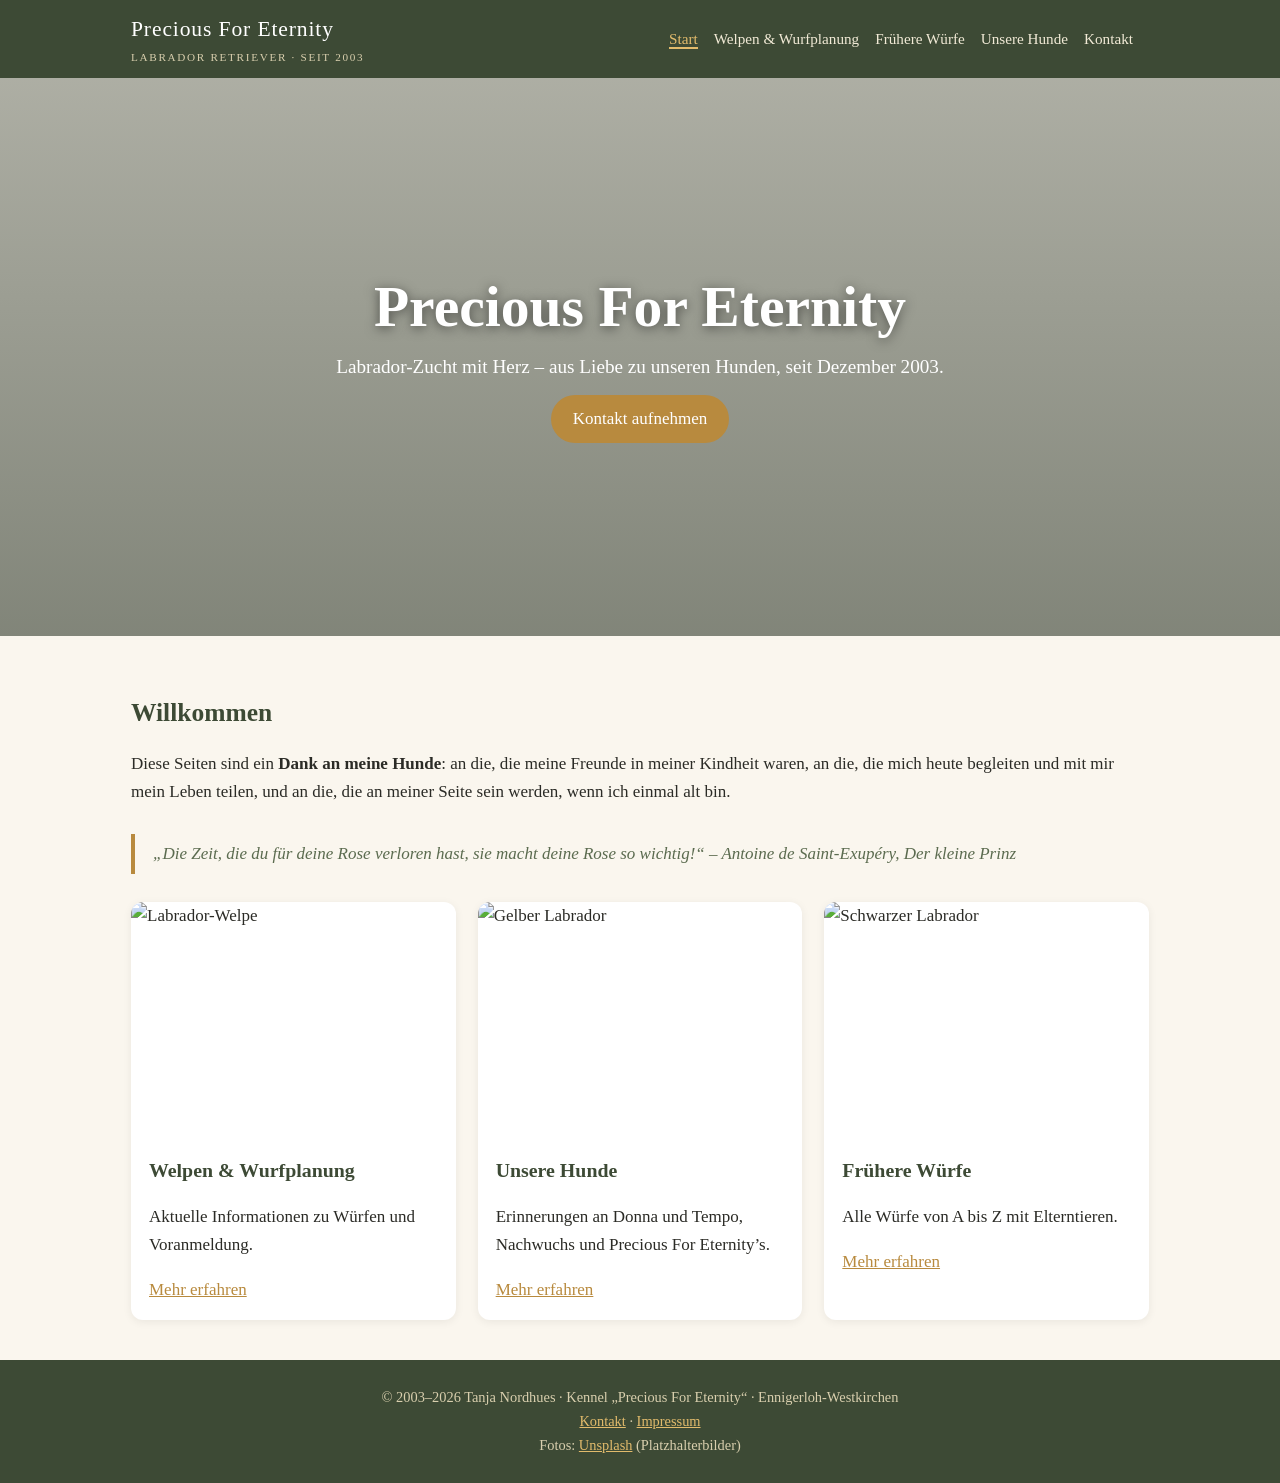
==== index.html @ 72b69bdc "Neue Website für Precious For Eternity Co-Authored-By: Claude Sonnet 5.5 <noreply@anthropic.com>" ====
<!doctype html>
<html lang="de"><head><meta charset="utf-8"><meta name="viewport" content="width=device-width,initial-scale=1">
<title>Start – Precious For Eternity</title>
<meta name="description" content="Precious For Eternity – Labrador-Zucht von Tanja Nordhues in Ennigerloh-Westkirchen (VDH), seit 2003.">
<link rel="stylesheet" href="css/style.css"></head><body>
<header><div class="bar"><a class="logo" href="index.html">Precious For Eternity<small>LABRADOR RETRIEVER · SEIT 2003</small></a><nav><a href="index.html" class=on>Start</a><a href="welpen.html">Welpen & Wurfplanung</a><a href="wuerfe.html">Frühere Würfe</a><a href="hunde.html">Unsere Hunde</a><a href="kontakt.html">Kontakt</a></nav></div></header>
<section class="hero" style="--img:url(https://images.unsplash.com/photo-1619276511528-f397bf25e13d?auto=format&fit=crop&w=1800&q=80)"><div><h1>Precious For Eternity</h1><p>Labrador-Zucht mit Herz – aus Liebe zu unseren Hunden, seit Dezember 2003.</p><a class="btn" href="kontakt.html">Kontakt aufnehmen</a></div></section><main>
<h2>Willkommen</h2>
<p>Diese Seiten sind ein <strong>Dank an meine Hunde</strong>: an die, die meine Freunde in meiner Kindheit waren, an die, die mich heute begleiten und mit mir mein Leben teilen, und an die, die an meiner Seite sein werden, wenn ich einmal alt bin.</p>
<div class="quote">„Die Zeit, die du für deine Rose verloren hast, sie macht deine Rose so wichtig!“ – Antoine de Saint-Exupéry, Der kleine Prinz</div>
<div class="grid">
<div class="card"><img src="https://images.unsplash.com/photo-1586671267731-da2cf3ceeb80?auto=format&fit=crop&w=800&q=80" alt="Labrador-Welpe" loading="lazy"><div><h3>Welpen &amp; Wurfplanung</h3><p>Aktuelle Informationen zu Würfen und Voranmeldung.</p><a href="welpen.html">Mehr erfahren</a></div></div>
<div class="card"><img src="https://images.unsplash.com/photo-1537204696486-967f1b7198c8?auto=format&fit=crop&w=800&q=80" alt="Gelber Labrador" loading="lazy"><div><h3>Unsere Hunde</h3><p>Erinnerungen an Donna und Tempo, Nachwuchs und Precious For Eternity’s.</p><a href="hunde.html">Mehr erfahren</a></div></div>
<div class="card"><img src="https://images.unsplash.com/photo-1552575595-38bfbd75841a?auto=format&fit=crop&w=800&q=80" alt="Schwarzer Labrador" loading="lazy"><div><h3>Frühere Würfe</h3><p>Alle Würfe von A bis Z mit Elterntieren.</p><a href="wuerfe.html">Mehr erfahren</a></div></div>
</div></main>
<footer>© 2003–2026 Tanja Nordhues · Kennel „Precious For Eternity“ · Ennigerloh-Westkirchen<br>
<a href="kontakt.html">Kontakt</a> · <a href="impressum.html">Impressum</a><br>
Fotos: <a href="https://unsplash.com">Unsplash</a> (Platzhalterbilder)</footer></body></html>
---- css/style.css ----
:root{--green:#3d4a35;--green2:#5b6b4f;--cream:#faf6ee;--gold:#b88a3e;--ink:#2b2b26;--card:#fff}
*{box-sizing:border-box}
body{margin:0;font:17px/1.65 Georgia,'Times New Roman',serif;color:var(--ink);background:var(--cream)}
h1,h2,h3{font-family:Georgia,serif;color:var(--green);line-height:1.25}
a{color:var(--gold)}
header{background:var(--green);color:#fff;position:sticky;top:0;z-index:10}
.bar{max-width:1050px;margin:auto;padding:12px 16px;display:flex;flex-wrap:wrap;gap:8px 24px;align-items:center;justify-content:space-between}
.logo{font-size:1.35rem;color:#fff;text-decoration:none;letter-spacing:.04em}
.logo small{display:block;font-size:.7rem;color:#d9cfae;letter-spacing:.15em}
nav a{color:#f1ead6;text-decoration:none;margin-right:16px;font-size:.95rem}
nav a:hover,nav a.on{color:#e2bb6c;border-bottom:2px solid #e2bb6c}
.hero{min-height:62vh;background:linear-gradient(rgba(30,40,25,.35),rgba(30,40,25,.55)),var(--img) center/cover;display:flex;align-items:center;justify-content:center;text-align:center;color:#fff;padding:24px}
.hero h1{color:#fff;font-size:clamp(2rem,6vw,3.6rem);margin:0 0 8px;text-shadow:0 2px 12px #0008}
.hero p{font-size:1.2rem;max-width:640px;margin:0 auto}
main{max-width:1050px;margin:auto;padding:40px 16px}
.grid{display:grid;gap:22px;grid-template-columns:repeat(auto-fit,minmax(240px,1fr))}
.card{background:var(--card);border-radius:12px;overflow:hidden;box-shadow:0 2px 10px #0001}
.card img{width:100%;height:220px;object-fit:cover;display:block}
.card div{padding:16px 18px}
.quote{border-left:4px solid var(--gold);padding:6px 18px;margin:28px 0;font-style:italic;color:var(--green2)}
.btn{display:inline-block;background:var(--gold);color:#fff;padding:10px 22px;border-radius:30px;text-decoration:none;margin-top:12px}
.note{background:#f0e8d2;border-radius:10px;padding:14px 18px}
ul.litters{list-style:none;padding:0}ul.litters li{padding:8px 0;border-bottom:1px solid #e5dcc4}
footer{background:var(--green);color:#d9cfae;text-align:center;padding:26px 16px;font-size:.9rem}
footer a{color:#e2bb6c}
img.wide{width:100%;max-height:420px;object-fit:cover;border-radius:12px}
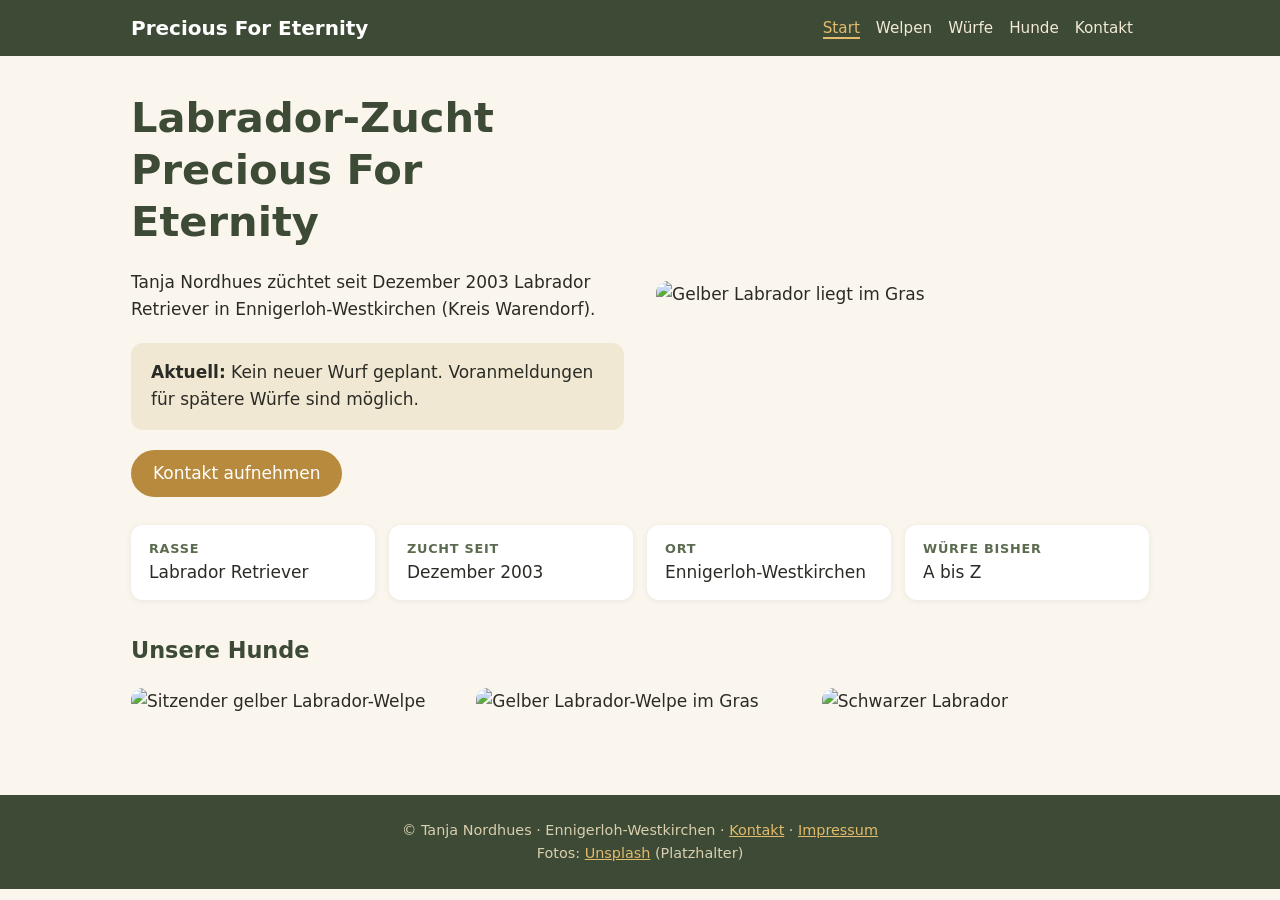
==== commit f4cbdff3: "Seite überarbeitet: nur Informationen, übersichtlich, ganze Hunde auf Fotos Co-Authored-By: Claude S" ====
--- a/index.html
+++ b/index.html
@@ -1,18 +1,22 @@
 <!doctype html>
 <html lang="de"><head><meta charset="utf-8"><meta name="viewport" content="width=device-width,initial-scale=1">
 <title>Start – Precious For Eternity</title>
-<meta name="description" content="Precious For Eternity – Labrador-Zucht von Tanja Nordhues in Ennigerloh-Westkirchen (VDH), seit 2003.">
+<meta name="description" content="Precious For Eternity – Labrador-Zucht von Tanja Nordhues in Ennigerloh-Westkirchen, seit 2003.">
 <link rel="stylesheet" href="css/style.css"></head><body>
-<header><div class="bar"><a class="logo" href="index.html">Precious For Eternity<small>LABRADOR RETRIEVER · SEIT 2003</small></a><nav><a href="index.html" class=on>Start</a><a href="welpen.html">Welpen & Wurfplanung</a><a href="wuerfe.html">Frühere Würfe</a><a href="hunde.html">Unsere Hunde</a><a href="kontakt.html">Kontakt</a></nav></div></header>
-<section class="hero" style="--img:url(https://images.unsplash.com/photo-1619276511528-f397bf25e13d?auto=format&fit=crop&w=1800&q=80)"><div><h1>Precious For Eternity</h1><p>Labrador-Zucht mit Herz – aus Liebe zu unseren Hunden, seit Dezember 2003.</p><a class="btn" href="kontakt.html">Kontakt aufnehmen</a></div></section><main>
-<h2>Willkommen</h2>
-<p>Diese Seiten sind ein <strong>Dank an meine Hunde</strong>: an die, die meine Freunde in meiner Kindheit waren, an die, die mich heute begleiten und mit mir mein Leben teilen, und an die, die an meiner Seite sein werden, wenn ich einmal alt bin.</p>
-<div class="quote">„Die Zeit, die du für deine Rose verloren hast, sie macht deine Rose so wichtig!“ – Antoine de Saint-Exupéry, Der kleine Prinz</div>
-<div class="grid">
-<div class="card"><img src="https://images.unsplash.com/photo-1586671267731-da2cf3ceeb80?auto=format&fit=crop&w=800&q=80" alt="Labrador-Welpe" loading="lazy"><div><h3>Welpen &amp; Wurfplanung</h3><p>Aktuelle Informationen zu Würfen und Voranmeldung.</p><a href="welpen.html">Mehr erfahren</a></div></div>
-<div class="card"><img src="https://images.unsplash.com/photo-1537204696486-967f1b7198c8?auto=format&fit=crop&w=800&q=80" alt="Gelber Labrador" loading="lazy"><div><h3>Unsere Hunde</h3><p>Erinnerungen an Donna und Tempo, Nachwuchs und Precious For Eternity’s.</p><a href="hunde.html">Mehr erfahren</a></div></div>
-<div class="card"><img src="https://images.unsplash.com/photo-1552575595-38bfbd75841a?auto=format&fit=crop&w=800&q=80" alt="Schwarzer Labrador" loading="lazy"><div><h3>Frühere Würfe</h3><p>Alle Würfe von A bis Z mit Elterntieren.</p><a href="wuerfe.html">Mehr erfahren</a></div></div>
-</div></main>
-<footer>© 2003–2026 Tanja Nordhues · Kennel „Precious For Eternity“ · Ennigerloh-Westkirchen<br>
-<a href="kontakt.html">Kontakt</a> · <a href="impressum.html">Impressum</a><br>
-Fotos: <a href="https://unsplash.com">Unsplash</a> (Platzhalterbilder)</footer></body></html>+<header><div class="bar"><a class="logo" href="index.html">Precious For Eternity</a><nav><a href="index.html" class=on>Start</a><a href="welpen.html">Welpen</a><a href="wuerfe.html">Würfe</a><a href="hunde.html">Hunde</a><a href="kontakt.html">Kontakt</a></nav></div></header>
+<main>
+<div class="split"><div>
+<h1>Labrador-Zucht Precious For Eternity</h1>
+<p>Tanja Nordhues züchtet seit Dezember 2003 Labrador Retriever in Ennigerloh-Westkirchen (Kreis Warendorf).</p>
+<div class="status"><b>Aktuell:</b> Kein neuer Wurf geplant. Voranmeldungen für spätere Würfe sind möglich.</div>
+<a class="btn" href="kontakt.html">Kontakt aufnehmen</a></div>
+<img class="photo" src="https://images.unsplash.com/photo-1619276511528-f397bf25e13d?auto=format&w=1000&q=80" alt="Gelber Labrador liegt im Gras"></div>
+<div class="facts">
+<div class="fact"><b>Rasse</b>Labrador Retriever</div>
+<div class="fact"><b>Zucht seit</b>Dezember 2003</div>
+<div class="fact"><b>Ort</b>Ennigerloh-Westkirchen</div>
+<div class="fact"><b>Würfe bisher</b>A bis Z</div></div>
+<h2>Unsere Hunde</h2>
+<div class="gallery"><img class="photo" src="https://images.unsplash.com/photo-1586671267731-da2cf3ceeb80?auto=format&w=800&q=80" alt="Sitzender gelber Labrador-Welpe"><img class="photo" src="https://images.unsplash.com/photo-1561495376-dc9c7c5b8726?auto=format&w=800&q=80" alt="Gelber Labrador-Welpe im Gras"><img class="photo" src="https://images.unsplash.com/photo-1552575595-38bfbd75841a?auto=format&w=800&q=80" alt="Schwarzer Labrador"></div></main>
+<footer>© Tanja Nordhues · Ennigerloh-Westkirchen · <a href="kontakt.html">Kontakt</a> · <a href="impressum.html">Impressum</a><br>
+Fotos: <a href="https://unsplash.com">Unsplash</a> (Platzhalter)</footer></body></html>
--- a/css/style.css
+++ b/css/style.css
@@ -1,26 +1,29 @@
-:root{--green:#3d4a35;--green2:#5b6b4f;--cream:#faf6ee;--gold:#b88a3e;--ink:#2b2b26;--card:#fff}
+:root{--green:#3d4a35;--green2:#5b6b4f;--cream:#faf6ee;--gold:#b88a3e;--ink:#2b2b26;--line:#e5dcc4}
 *{box-sizing:border-box}
-body{margin:0;font:17px/1.65 Georgia,'Times New Roman',serif;color:var(--ink);background:var(--cream)}
-h1,h2,h3{font-family:Georgia,serif;color:var(--green);line-height:1.25}
+body{margin:0;font:17px/1.6 system-ui,'Segoe UI',Roboto,sans-serif;color:var(--ink);background:var(--cream)}
+h1,h2,h3{color:var(--green);line-height:1.25;margin:0 0 .5em}
+h1{font-size:clamp(1.8rem,5vw,2.6rem)}h2{font-size:1.4rem;margin-top:1.6em}
 a{color:var(--gold)}
-header{background:var(--green);color:#fff;position:sticky;top:0;z-index:10}
+header{background:var(--green);position:sticky;top:0;z-index:10}
 .bar{max-width:1050px;margin:auto;padding:12px 16px;display:flex;flex-wrap:wrap;gap:8px 24px;align-items:center;justify-content:space-between}
-.logo{font-size:1.35rem;color:#fff;text-decoration:none;letter-spacing:.04em}
-.logo small{display:block;font-size:.7rem;color:#d9cfae;letter-spacing:.15em}
+.logo{font-size:1.25rem;color:#fff;text-decoration:none;font-weight:600}
 nav a{color:#f1ead6;text-decoration:none;margin-right:16px;font-size:.95rem}
-nav a:hover,nav a.on{color:#e2bb6c;border-bottom:2px solid #e2bb6c}
-.hero{min-height:62vh;background:linear-gradient(rgba(30,40,25,.35),rgba(30,40,25,.55)),var(--img) center/cover;display:flex;align-items:center;justify-content:center;text-align:center;color:#fff;padding:24px}
-.hero h1{color:#fff;font-size:clamp(2rem,6vw,3.6rem);margin:0 0 8px;text-shadow:0 2px 12px #0008}
-.hero p{font-size:1.2rem;max-width:640px;margin:0 auto}
-main{max-width:1050px;margin:auto;padding:40px 16px}
-.grid{display:grid;gap:22px;grid-template-columns:repeat(auto-fit,minmax(240px,1fr))}
-.card{background:var(--card);border-radius:12px;overflow:hidden;box-shadow:0 2px 10px #0001}
-.card img{width:100%;height:220px;object-fit:cover;display:block}
-.card div{padding:16px 18px}
-.quote{border-left:4px solid var(--gold);padding:6px 18px;margin:28px 0;font-style:italic;color:var(--green2)}
-.btn{display:inline-block;background:var(--gold);color:#fff;padding:10px 22px;border-radius:30px;text-decoration:none;margin-top:12px}
-.note{background:#f0e8d2;border-radius:10px;padding:14px 18px}
-ul.litters{list-style:none;padding:0}ul.litters li{padding:8px 0;border-bottom:1px solid #e5dcc4}
-footer{background:var(--green);color:#d9cfae;text-align:center;padding:26px 16px;font-size:.9rem}
+nav a.on,nav a:hover{color:#e2bb6c;border-bottom:2px solid #e2bb6c}
+main{max-width:1050px;margin:auto;padding:36px 16px 56px}
+.split{display:grid;gap:32px;grid-template-columns:1fr 1fr;align-items:center}
+@media(max-width:760px){.split{grid-template-columns:1fr}}
+.photo{width:100%;height:auto;display:block;border-radius:12px}
+.facts{display:grid;gap:14px;grid-template-columns:repeat(auto-fit,minmax(200px,1fr));margin:28px 0}
+.fact{background:#fff;border-radius:12px;padding:14px 18px;box-shadow:0 1px 6px #0001}
+.fact b{display:block;font-size:.8rem;color:var(--green2);text-transform:uppercase;letter-spacing:.06em}
+.gallery{display:grid;gap:18px;grid-template-columns:repeat(auto-fit,minmax(230px,1fr));align-items:start;margin:24px 0}
+.status{background:#f0e8d2;border-radius:12px;padding:16px 20px;margin:20px 0}
+.btn{display:inline-block;background:var(--gold);color:#fff;padding:10px 22px;border-radius:30px;text-decoration:none}
+table{width:100%;border-collapse:collapse;background:#fff;border-radius:12px;overflow:hidden}
+th,td{padding:10px 14px;text-align:left;border-bottom:1px solid var(--line);vertical-align:top}
+th{background:var(--green);color:#fff;font-weight:600}
+.card{background:#fff;border-radius:12px;padding:16px 20px;margin:14px 0;box-shadow:0 1px 6px #0001}
+.card small{color:var(--green2)}
+.wrap{overflow-x:auto}
+footer{background:var(--green);color:#d9cfae;text-align:center;padding:24px 16px;font-size:.9rem}
 footer a{color:#e2bb6c}
-img.wide{width:100%;max-height:420px;object-fit:cover;border-radius:12px}
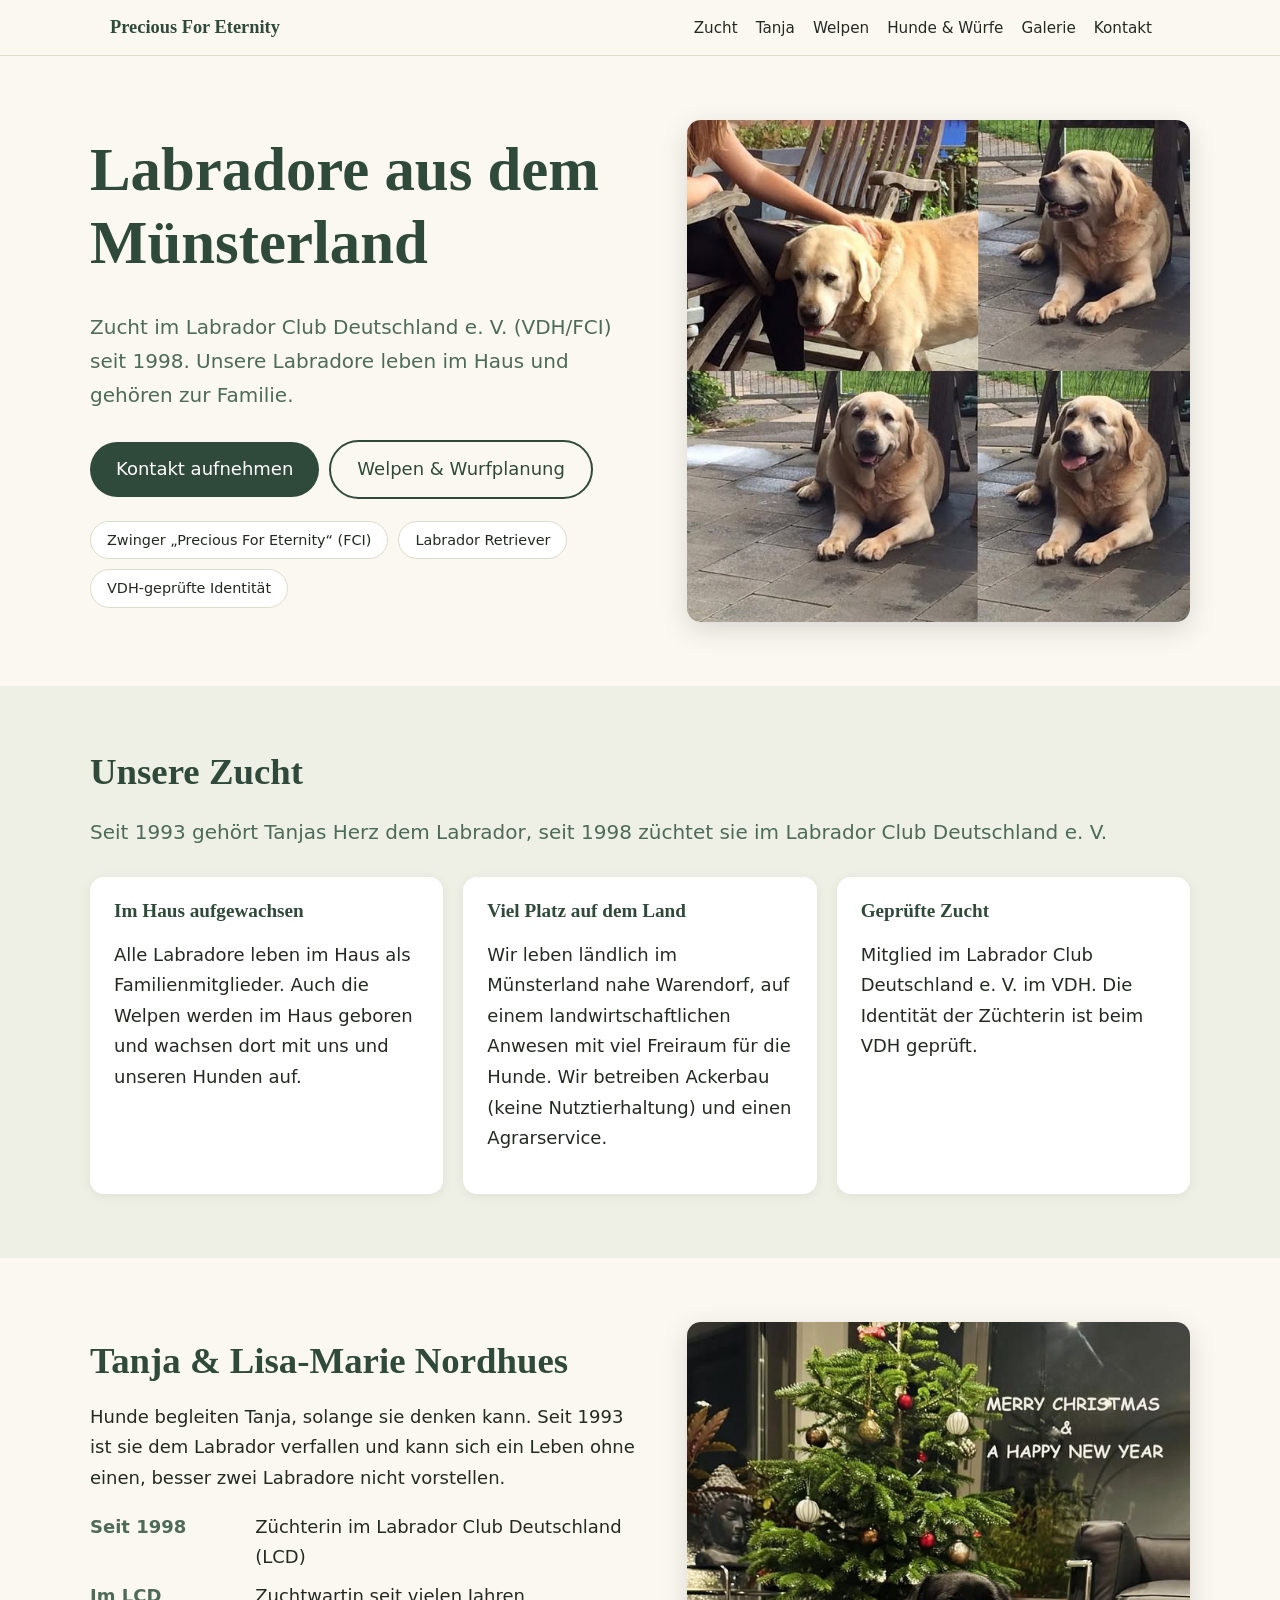
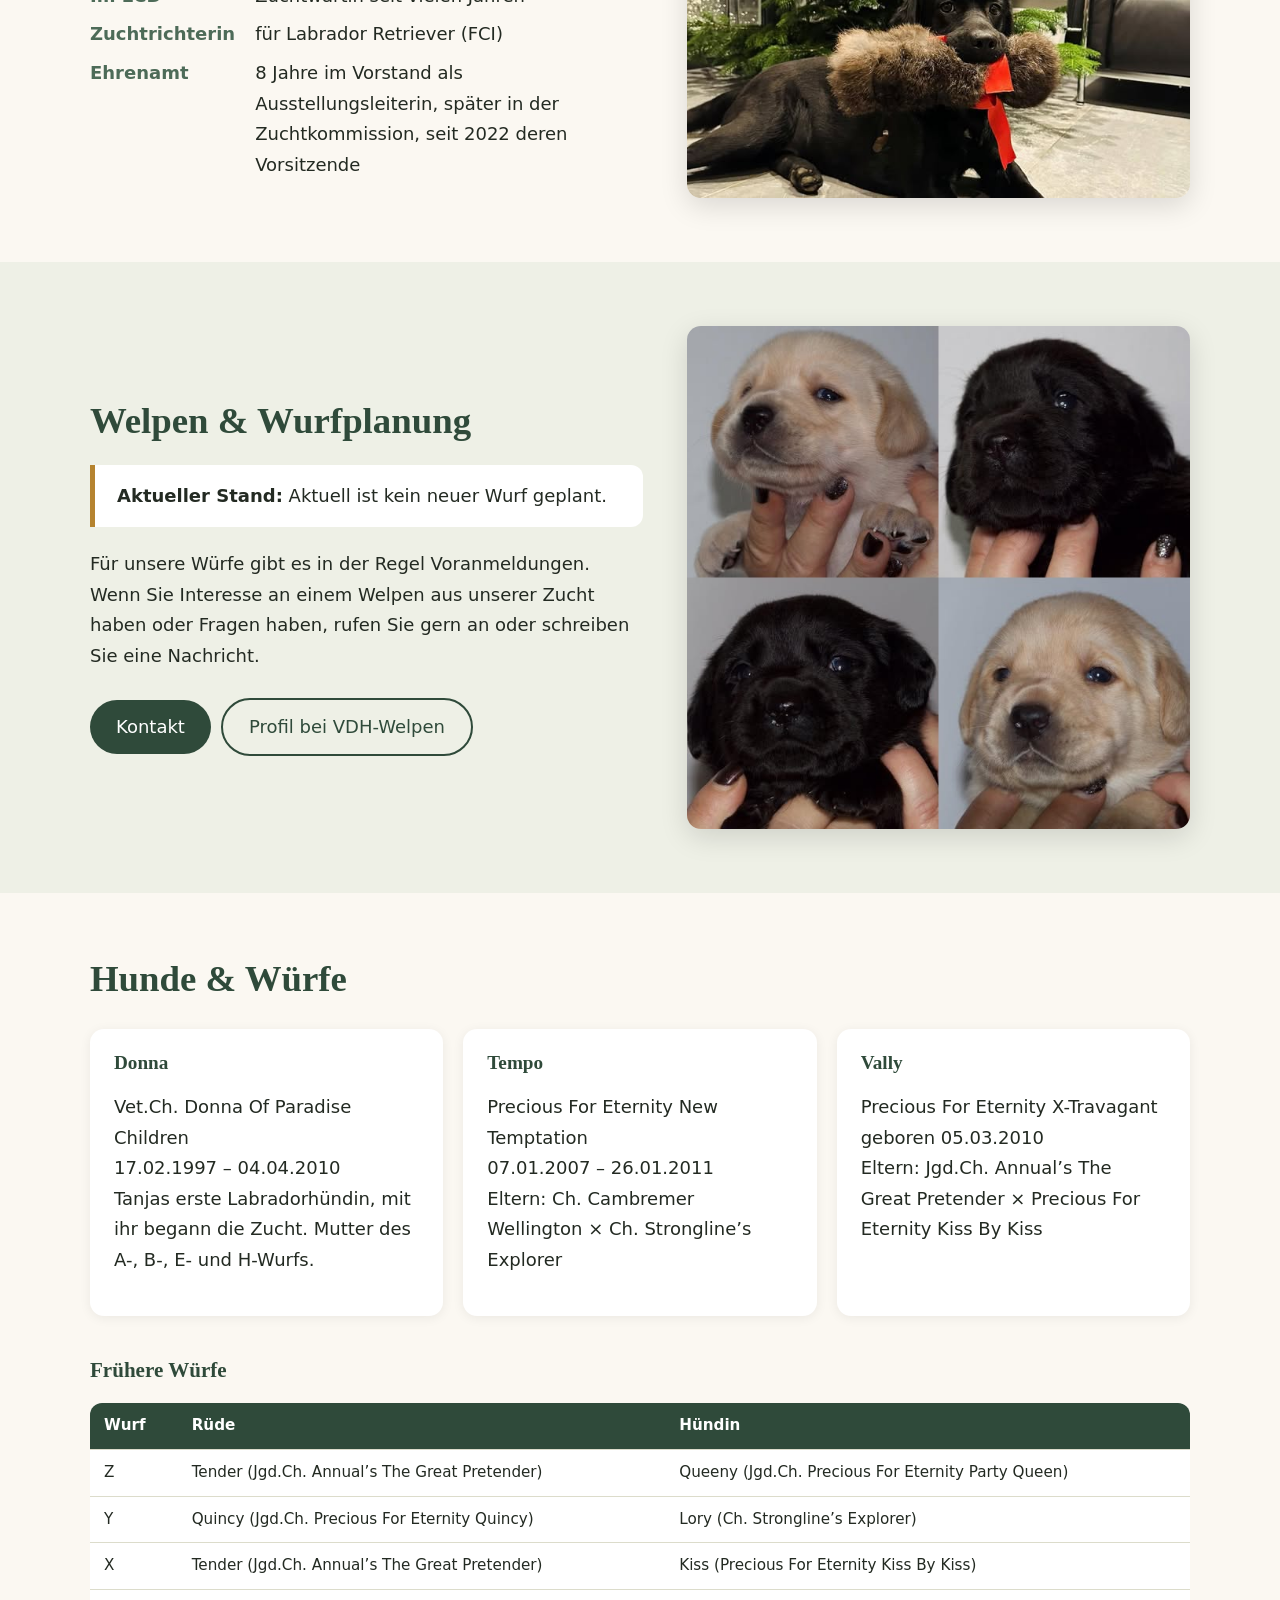
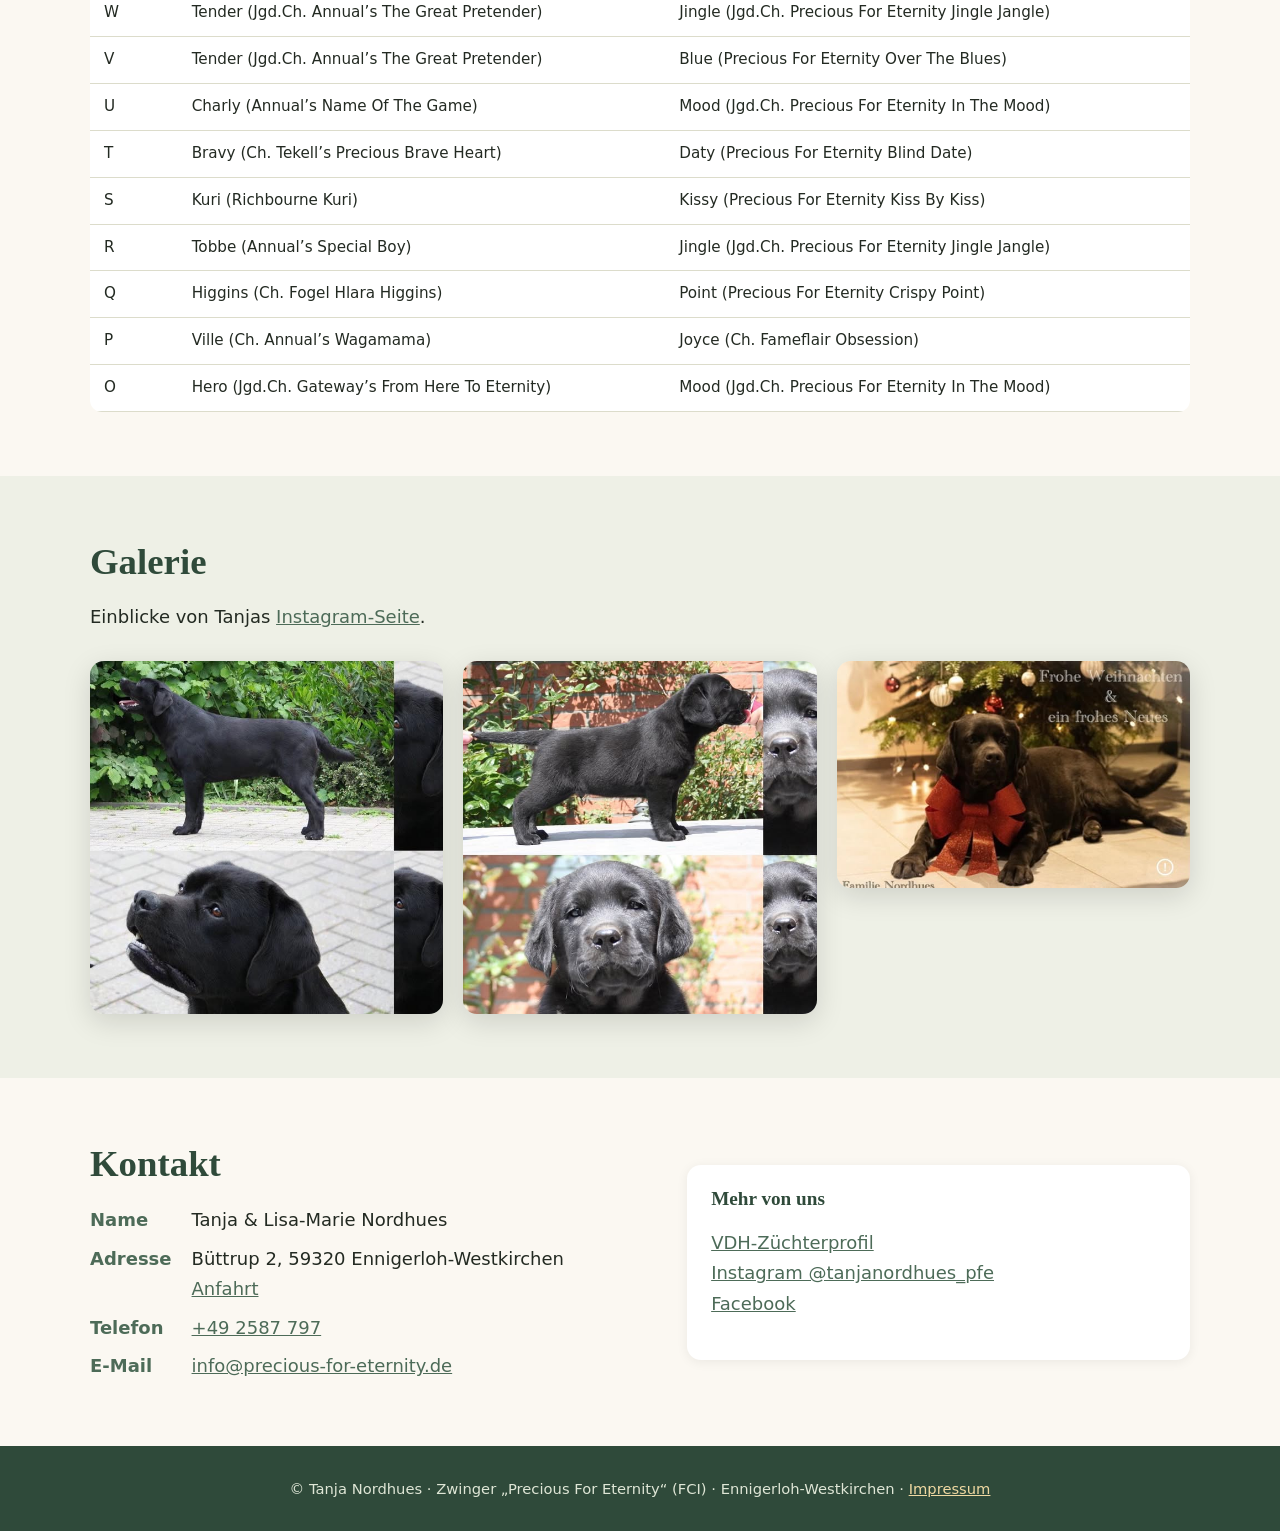
==== commit f22f90c4: "Website komplett neu: einseitig, Fakten aus VDH-Profil, Farbfotos von Instagram, Quellen verlinkt Co" ====
--- a/index.html
+++ b/index.html
@@ -1,22 +1,78 @@
 <!doctype html>
 <html lang="de"><head><meta charset="utf-8"><meta name="viewport" content="width=device-width,initial-scale=1">
-<title>Start – Precious For Eternity</title>
-<meta name="description" content="Precious For Eternity – Labrador-Zucht von Tanja Nordhues in Ennigerloh-Westkirchen, seit 2003.">
+<title>Precious For Eternity – Labrador-Zucht</title>
+<meta name="description" content="Labrador-Zucht Precious For Eternity von Tanja Nordhues im Labrador Club Deutschland (VDH/FCI) in Ennigerloh-Westkirchen, Münsterland.">
 <link rel="stylesheet" href="css/style.css"></head><body>
-<header><div class="bar"><a class="logo" href="index.html">Precious For Eternity</a><nav><a href="index.html" class=on>Start</a><a href="welpen.html">Welpen</a><a href="wuerfe.html">Würfe</a><a href="hunde.html">Hunde</a><a href="kontakt.html">Kontakt</a></nav></div></header>
-<main>
-<div class="split"><div>
-<h1>Labrador-Zucht Precious For Eternity</h1>
-<p>Tanja Nordhues züchtet seit Dezember 2003 Labrador Retriever in Ennigerloh-Westkirchen (Kreis Warendorf).</p>
-<div class="status"><b>Aktuell:</b> Kein neuer Wurf geplant. Voranmeldungen für spätere Würfe sind möglich.</div>
-<a class="btn" href="kontakt.html">Kontakt aufnehmen</a></div>
-<img class="photo" src="https://images.unsplash.com/photo-1619276511528-f397bf25e13d?auto=format&w=1000&q=80" alt="Gelber Labrador liegt im Gras"></div>
-<div class="facts">
-<div class="fact"><b>Rasse</b>Labrador Retriever</div>
-<div class="fact"><b>Zucht seit</b>Dezember 2003</div>
-<div class="fact"><b>Ort</b>Ennigerloh-Westkirchen</div>
-<div class="fact"><b>Würfe bisher</b>A bis Z</div></div>
-<h2>Unsere Hunde</h2>
-<div class="gallery"><img class="photo" src="https://images.unsplash.com/photo-1586671267731-da2cf3ceeb80?auto=format&w=800&q=80" alt="Sitzender gelber Labrador-Welpe"><img class="photo" src="https://images.unsplash.com/photo-1561495376-dc9c7c5b8726?auto=format&w=800&q=80" alt="Gelber Labrador-Welpe im Gras"><img class="photo" src="https://images.unsplash.com/photo-1552575595-38bfbd75841a?auto=format&w=800&q=80" alt="Schwarzer Labrador"></div></main>
-<footer>© Tanja Nordhues · Ennigerloh-Westkirchen · <a href="kontakt.html">Kontakt</a> · <a href="impressum.html">Impressum</a><br>
-Fotos: <a href="https://unsplash.com">Unsplash</a> (Platzhalter)</footer></body></html>+<header><div class="bar"><a class="logo" href="#top">Precious For Eternity</a>
+<nav><a href="#zucht">Zucht</a><a href="#tanja">Tanja</a><a href="#welpen">Welpen</a><a href="#hunde">Hunde &amp; Würfe</a><a href="#galerie">Galerie</a><a href="#kontakt">Kontakt</a></nav></div></header>
+
+<section id="top"><div class="in two"><div>
+<h1>Labradore aus dem Münsterland</h1>
+<p class="lead">Zucht im Labrador Club Deutschland e.&nbsp;V. (VDH/FCI) seit 1998. Unsere Labradore leben im Haus und gehören zur Familie.</p>
+<a class="btn" href="#kontakt">Kontakt aufnehmen</a><a class="btn alt" href="#welpen">Welpen &amp; Wurfplanung</a>
+<ul class="badges"><li>Zwinger „Precious For Eternity“ (FCI)</li><li>Labrador Retriever</li><li>VDH-geprüfte Identität</li></ul></div>
+<img class="photo" src="img/gelbe-labrador.jpg" alt="Gelbe Labradorhündin liegt auf der Terrasse"></div></section>
+
+<section id="zucht"><div class="in"><h2>Unsere Zucht</h2>
+<p class="lead">Seit 1993 gehört Tanjas Herz dem Labrador, seit 1998 züchtet sie im Labrador Club Deutschland e.&nbsp;V.</p>
+<div class="cards">
+<div class="card"><h3>Im Haus aufgewachsen</h3><p>Alle Labradore leben im Haus als Familienmitglieder. Auch die Welpen werden im Haus geboren und wachsen dort mit uns und unseren Hunden auf.</p></div>
+<div class="card"><h3>Viel Platz auf dem Land</h3><p>Wir leben ländlich im Münsterland nahe Warendorf, auf einem landwirtschaftlichen Anwesen mit viel Freiraum für die Hunde. Wir betreiben Ackerbau (keine Nutztierhaltung) und einen Agrarservice.</p></div>
+<div class="card"><h3>Geprüfte Zucht</h3><p>Mitglied im Labrador Club Deutschland e.&nbsp;V. im VDH. Die Identität der Züchterin ist beim VDH geprüft.</p></div></div></div></section>
+
+<section id="tanja"><div class="in two"><div>
+<h2>Tanja &amp; Lisa-Marie Nordhues</h2>
+<p>Hunde begleiten Tanja, solange sie denken kann. Seit 1993 ist sie dem Labrador verfallen und kann sich ein Leben ohne einen, besser zwei Labradore nicht vorstellen.</p>
+<dl><dt>Seit 1998</dt><dd>Züchterin im Labrador Club Deutschland (LCD)</dd>
+<dt>Im LCD</dt><dd>Zuchtwartin seit vielen Jahren</dd>
+<dt>Zuchtrichterin</dt><dd>für Labrador Retriever (FCI)</dd>
+<dt>Ehrenamt</dt><dd>8 Jahre im Vorstand als Ausstellungsleiterin, später in der Zuchtkommission, seit 2022 deren Vorsitzende</dd></dl></div>
+<img class="photo" src="img/hund-weihnachten-2.jpg" alt="Schwarzer Labrador liegt vor einem Weihnachtsbaum"></div></section>
+
+<section id="welpen"><div class="in two"><div>
+<h2>Welpen &amp; Wurfplanung</h2>
+<div class="status"><b>Aktueller Stand:</b> Aktuell ist kein neuer Wurf geplant.</div>
+<p>Für unsere Würfe gibt es in der Regel Voranmeldungen. Wenn Sie Interesse an einem Welpen aus unserer Zucht haben oder Fragen haben, rufen Sie gern an oder schreiben Sie eine Nachricht.</p>
+<a class="btn" href="#kontakt">Kontakt</a><a class="btn alt" href="https://welpen.vdh.de/hunderassen/rasselexikon/zuechter/tanja-nordhues" target="_blank" rel="noopener">Profil bei VDH-Welpen</a></div>
+<img class="photo" src="img/welpen.jpg" alt="Gelbe und schwarze Labrador-Welpen"></div></section>
+
+<section id="hunde"><div class="in"><h2>Hunde &amp; Würfe</h2>
+<div class="cards">
+<div class="card"><h3>Donna</h3><p>Vet.Ch. Donna Of Paradise Children<br>17.02.1997 – 04.04.2010<br>Tanjas erste Labradorhündin, mit ihr begann die Zucht. Mutter des A-, B-, E- und H-Wurfs.</p></div>
+<div class="card"><h3>Tempo</h3><p>Precious For Eternity New Temptation<br>07.01.2007 – 26.01.2011<br>Eltern: Ch. Cambremer Wellington × Ch. Strongline’s Explorer</p></div>
+<div class="card"><h3>Vally</h3><p>Precious For Eternity X-Travagant<br>geboren 05.03.2010<br>Eltern: Jgd.Ch. Annual’s The Great Pretender × Precious For Eternity Kiss By Kiss</p></div></div>
+<h3 style="margin-top:2em">Frühere Würfe</h3>
+<div class="wrap"><table><tr><th>Wurf</th><th>Rüde</th><th>Hündin</th></tr>
+<tr><td>Z</td><td>Tender (Jgd.Ch. Annual’s The Great Pretender)</td><td>Queeny (Jgd.Ch. Precious For Eternity Party Queen)</td></tr>
+<tr><td>Y</td><td>Quincy (Jgd.Ch. Precious For Eternity Quincy)</td><td>Lory (Ch. Strongline’s Explorer)</td></tr>
+<tr><td>X</td><td>Tender (Jgd.Ch. Annual’s The Great Pretender)</td><td>Kiss (Precious For Eternity Kiss By Kiss)</td></tr>
+<tr><td>W</td><td>Tender (Jgd.Ch. Annual’s The Great Pretender)</td><td>Jingle (Jgd.Ch. Precious For Eternity Jingle Jangle)</td></tr>
+<tr><td>V</td><td>Tender (Jgd.Ch. Annual’s The Great Pretender)</td><td>Blue (Precious For Eternity Over The Blues)</td></tr>
+<tr><td>U</td><td>Charly (Annual’s Name Of The Game)</td><td>Mood (Jgd.Ch. Precious For Eternity In The Mood)</td></tr>
+<tr><td>T</td><td>Bravy (Ch. Tekell’s Precious Brave Heart)</td><td>Daty (Precious For Eternity Blind Date)</td></tr>
+<tr><td>S</td><td>Kuri (Richbourne Kuri)</td><td>Kissy (Precious For Eternity Kiss By Kiss)</td></tr>
+<tr><td>R</td><td>Tobbe (Annual’s Special Boy)</td><td>Jingle (Jgd.Ch. Precious For Eternity Jingle Jangle)</td></tr>
+<tr><td>Q</td><td>Higgins (Ch. Fogel Hlara Higgins)</td><td>Point (Precious For Eternity Crispy Point)</td></tr>
+<tr><td>P</td><td>Ville (Ch. Annual’s Wagamama)</td><td>Joyce (Ch. Fameflair Obsession)</td></tr>
+<tr><td>O</td><td>Hero (Jgd.Ch. Gateway’s From Here To Eternity)</td><td>Mood (Jgd.Ch. Precious For Eternity In The Mood)</td></tr></table></div></div></section>
+
+<section id="galerie"><div class="in"><h2>Galerie</h2>
+<p>Einblicke von Tanjas <a href="https://www.instagram.com/tanjanordhues_pfe/" target="_blank" rel="noopener">Instagram-Seite</a>.</p>
+<div class="gallery">
+<img class="photo" src="img/schwarz-2.jpg" alt="Schwarzer Labrador im Stand und Porträt">
+<img class="photo" src="img/schwarz-1.jpg" alt="Schwarzer Labrador-Welpe im Stand und Porträt">
+<img class="photo" src="img/hund-weihnachten-1.jpg" alt="Schwarzer Labrador mit roter Schleife zu Weihnachten"></div></div></section>
+
+<section id="kontakt"><div class="in two"><div>
+<h2>Kontakt</h2>
+<dl><dt>Name</dt><dd>Tanja &amp; Lisa-Marie Nordhues</dd>
+<dt>Adresse</dt><dd>Büttrup 2, 59320 Ennigerloh-Westkirchen<br><a href="https://maps.google.de/maps?q=51.8824,8.00193" target="_blank" rel="noopener">Anfahrt</a></dd>
+<dt>Telefon</dt><dd><a href="tel:+492587797">+49 2587 797</a></dd>
+<dt>E-Mail</dt><dd><a href="mailto:info@precious-for-eternity.de">info@precious-for-eternity.de</a></dd></dl></div>
+<div class="card"><h3>Mehr von uns</h3><p>
+<a href="https://welpen.vdh.de/hunderassen/rasselexikon/zuechter/tanja-nordhues" target="_blank" rel="noopener">VDH-Züchterprofil</a><br>
+<a href="https://www.instagram.com/tanjanordhues_pfe/" target="_blank" rel="noopener">Instagram @tanjanordhues_pfe</a><br>
+<a href="https://www.facebook.com/p/Tanja-Nordhues-100092405541659/" target="_blank" rel="noopener">Facebook</a></p></div></div></section>
+
+<footer>© Tanja Nordhues · Zwinger „Precious For Eternity“ (FCI) · Ennigerloh-Westkirchen · <a href="impressum.html">Impressum</a></footer>
+</body></html>
--- a/css/style.css
+++ b/css/style.css
@@ -1,29 +1,37 @@
-:root{--green:#3d4a35;--green2:#5b6b4f;--cream:#faf6ee;--gold:#b88a3e;--ink:#2b2b26;--line:#e5dcc4}
+:root{--bg:#fbf8f2;--ink:#232a22;--green:#2f4a3a;--green2:#4d6b58;--gold:#b5832f;--soft:#eef0e6;--line:#dcdccb}
 *{box-sizing:border-box}
-body{margin:0;font:17px/1.6 system-ui,'Segoe UI',Roboto,sans-serif;color:var(--ink);background:var(--cream)}
-h1,h2,h3{color:var(--green);line-height:1.25;margin:0 0 .5em}
-h1{font-size:clamp(1.8rem,5vw,2.6rem)}h2{font-size:1.4rem;margin-top:1.6em}
-a{color:var(--gold)}
-header{background:var(--green);position:sticky;top:0;z-index:10}
-.bar{max-width:1050px;margin:auto;padding:12px 16px;display:flex;flex-wrap:wrap;gap:8px 24px;align-items:center;justify-content:space-between}
-.logo{font-size:1.25rem;color:#fff;text-decoration:none;font-weight:600}
-nav a{color:#f1ead6;text-decoration:none;margin-right:16px;font-size:.95rem}
-nav a.on,nav a:hover{color:#e2bb6c;border-bottom:2px solid #e2bb6c}
-main{max-width:1050px;margin:auto;padding:36px 16px 56px}
-.split{display:grid;gap:32px;grid-template-columns:1fr 1fr;align-items:center}
-@media(max-width:760px){.split{grid-template-columns:1fr}}
-.photo{width:100%;height:auto;display:block;border-radius:12px}
-.facts{display:grid;gap:14px;grid-template-columns:repeat(auto-fit,minmax(200px,1fr));margin:28px 0}
-.fact{background:#fff;border-radius:12px;padding:14px 18px;box-shadow:0 1px 6px #0001}
-.fact b{display:block;font-size:.8rem;color:var(--green2);text-transform:uppercase;letter-spacing:.06em}
-.gallery{display:grid;gap:18px;grid-template-columns:repeat(auto-fit,minmax(230px,1fr));align-items:start;margin:24px 0}
-.status{background:#f0e8d2;border-radius:12px;padding:16px 20px;margin:20px 0}
-.btn{display:inline-block;background:var(--gold);color:#fff;padding:10px 22px;border-radius:30px;text-decoration:none}
-table{width:100%;border-collapse:collapse;background:#fff;border-radius:12px;overflow:hidden}
+html{scroll-behavior:smooth;scroll-padding-top:70px}
+body{margin:0;font:18px/1.7 system-ui,'Segoe UI',Roboto,sans-serif;color:var(--ink);background:var(--bg)}
+h1,h2,h3{font-family:Georgia,'Times New Roman',serif;color:var(--green);line-height:1.2;margin:0 0 .5em}
+h1{font-size:clamp(2.2rem,6vw,3.8rem)}
+h2{font-size:clamp(1.7rem,4vw,2.3rem)}
+a{color:var(--green2)}
+header{position:sticky;top:0;z-index:10;background:#fbf8f2ee;backdrop-filter:blur(6px);border-bottom:1px solid var(--line)}
+.bar{max-width:1100px;margin:auto;padding:12px 20px;display:flex;flex-wrap:wrap;gap:6px 22px;align-items:center;justify-content:space-between}
+.logo{font:600 1.15rem Georgia,serif;color:var(--green);text-decoration:none}
+nav a{color:var(--ink);text-decoration:none;margin-right:18px;font-size:.95rem}
+nav a:hover{color:var(--gold)}
+section{padding:64px 20px}
+section:nth-of-type(even){background:var(--soft)}
+.in{max-width:1100px;margin:auto}
+.two{display:grid;gap:44px;grid-template-columns:1.1fr 1fr;align-items:center}
+@media(max-width:800px){.two{grid-template-columns:1fr;gap:28px}}
+.photo{width:100%;height:auto;display:block;border-radius:14px;box-shadow:0 8px 28px #0002}
+.lead{font-size:1.25rem;color:var(--green2)}
+.btn{display:inline-block;background:var(--green);color:#fff;padding:12px 26px;border-radius:40px;text-decoration:none;margin:8px 10px 0 0}
+.btn.alt{background:transparent;color:var(--green);border:2px solid var(--green)}
+.badges{display:flex;flex-wrap:wrap;gap:10px;margin:22px 0 0;padding:0;list-style:none}
+.badges li{background:#fff;border:1px solid var(--line);border-radius:30px;padding:6px 16px;font-size:.9rem}
+.cards{display:grid;gap:20px;grid-template-columns:repeat(auto-fit,minmax(250px,1fr));margin-top:28px}
+.card{background:#fff;border-radius:14px;padding:22px 24px;box-shadow:0 2px 12px #0001}
+.card h3{font-size:1.2rem}
+.gallery{display:grid;gap:20px;grid-template-columns:repeat(auto-fit,minmax(280px,1fr));align-items:start;margin-top:28px}
+.status{border-left:5px solid var(--gold);background:#fff;padding:16px 22px;border-radius:0 12px 12px 0;margin:22px 0}
+.wrap{overflow-x:auto;margin-top:20px}
+table{width:100%;border-collapse:collapse;background:#fff;border-radius:12px;overflow:hidden;font-size:.95rem}
 th,td{padding:10px 14px;text-align:left;border-bottom:1px solid var(--line);vertical-align:top}
-th{background:var(--green);color:#fff;font-weight:600}
-.card{background:#fff;border-radius:12px;padding:16px 20px;margin:14px 0;box-shadow:0 1px 6px #0001}
-.card small{color:var(--green2)}
-.wrap{overflow-x:auto}
-footer{background:var(--green);color:#d9cfae;text-align:center;padding:24px 16px;font-size:.9rem}
-footer a{color:#e2bb6c}
+th{background:var(--green);color:#fff}
+dl{display:grid;grid-template-columns:auto 1fr;gap:8px 20px;margin:0}
+dt{color:var(--green2);font-weight:600}dd{margin:0}
+footer{background:var(--green);color:#dfe6d6;text-align:center;padding:30px 20px;font-size:.92rem}
+footer a{color:#f0d9a2}
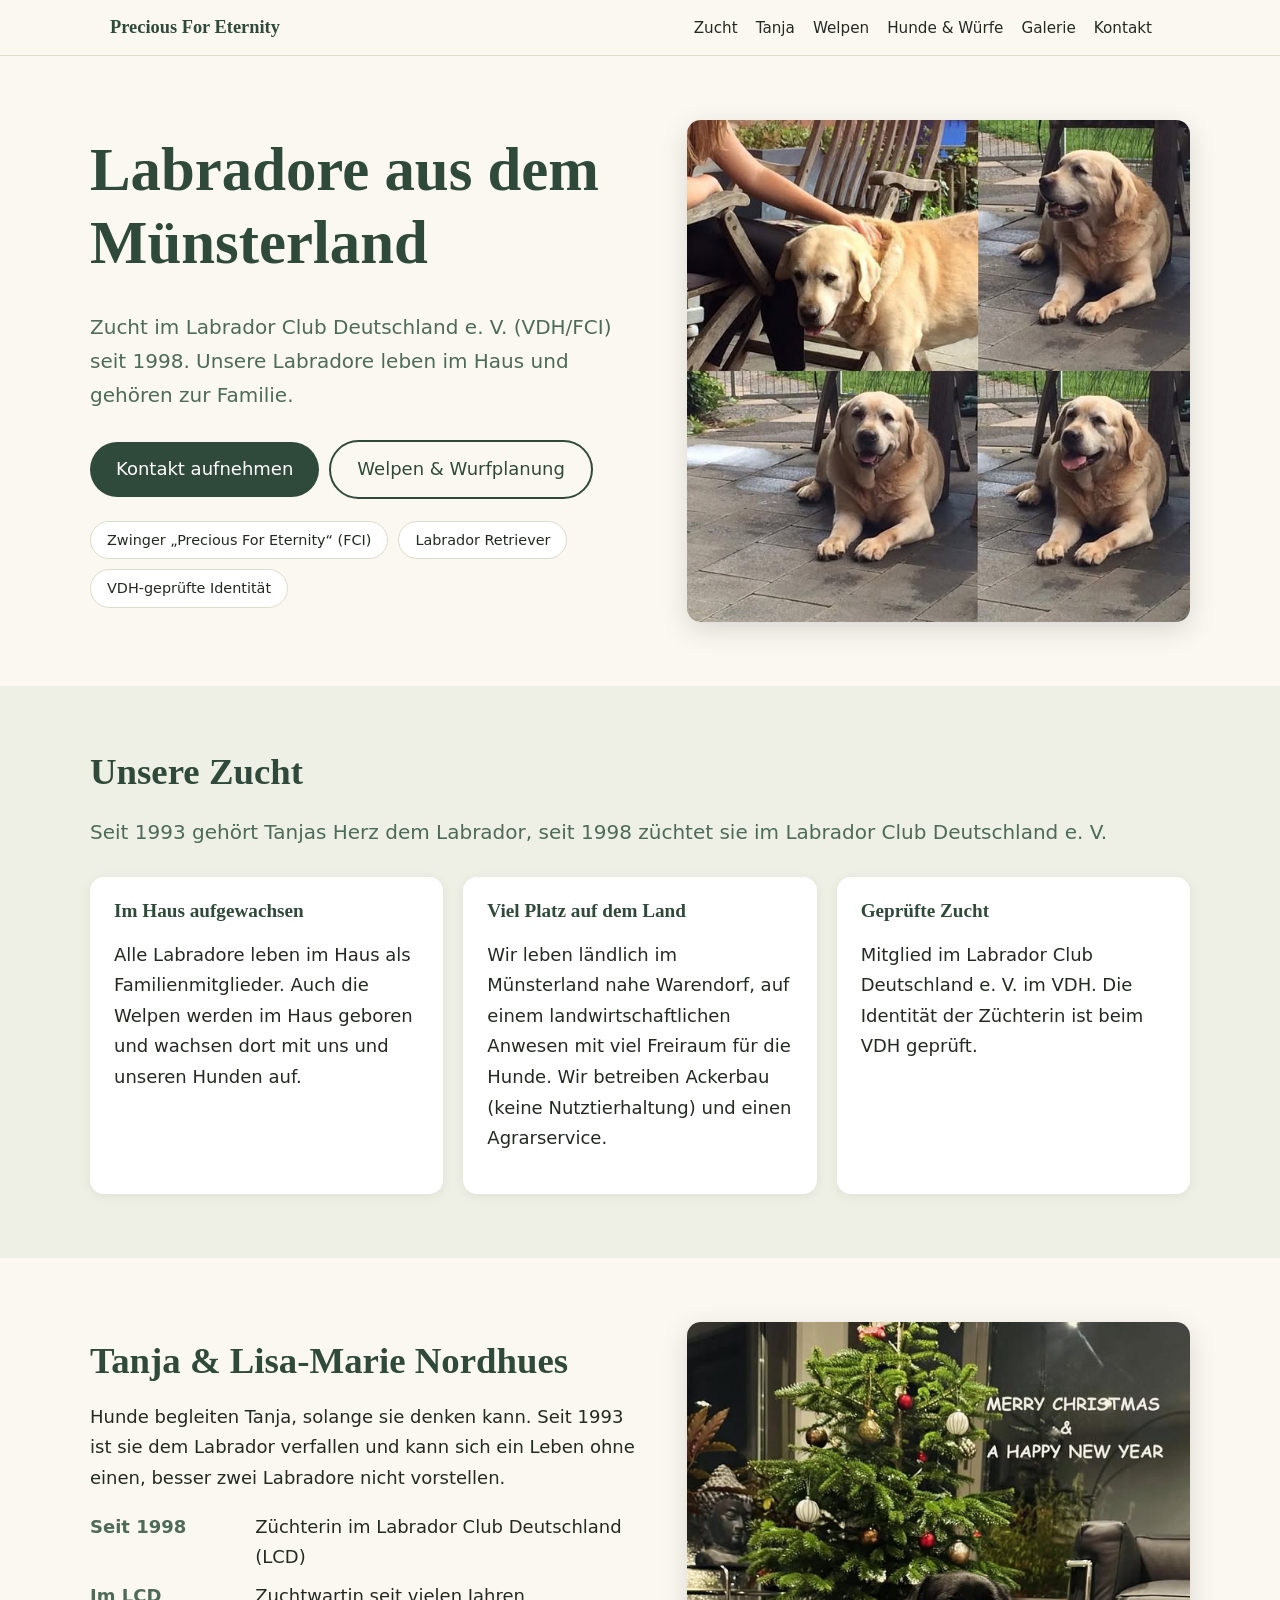
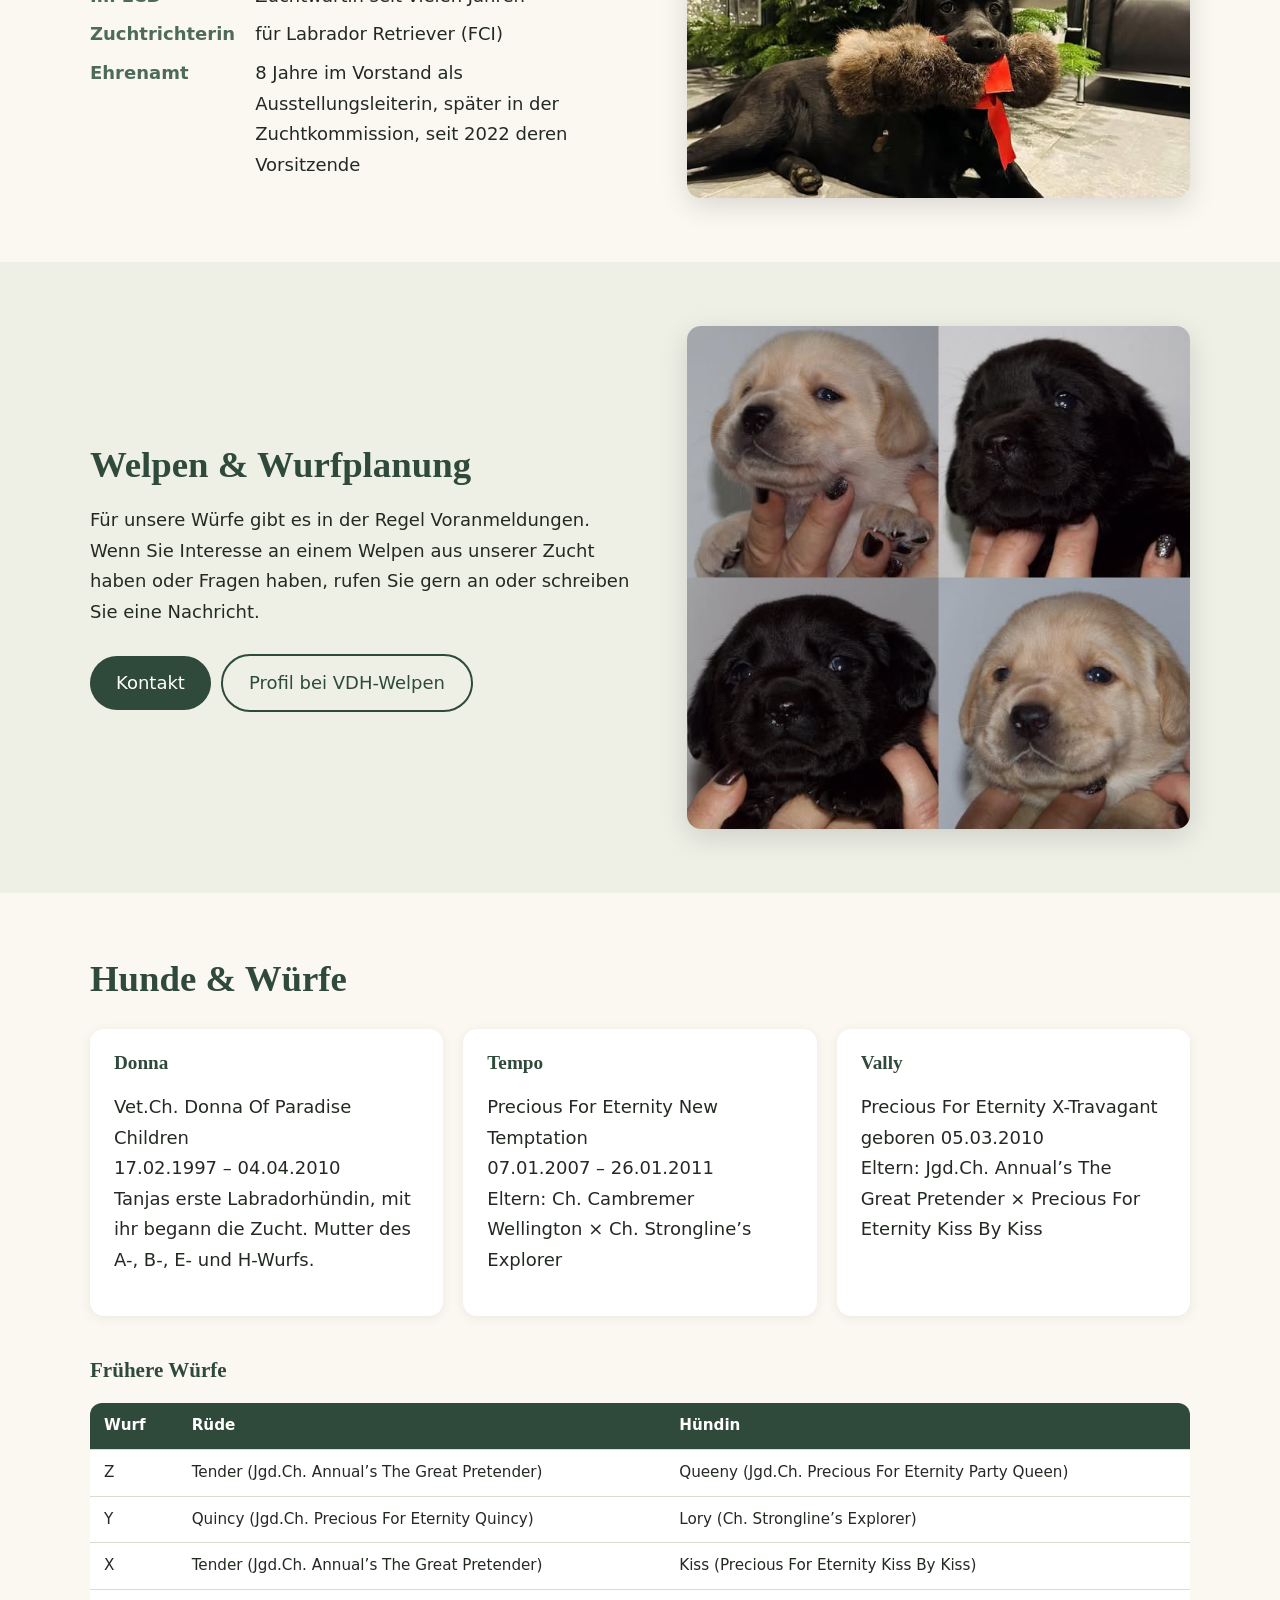
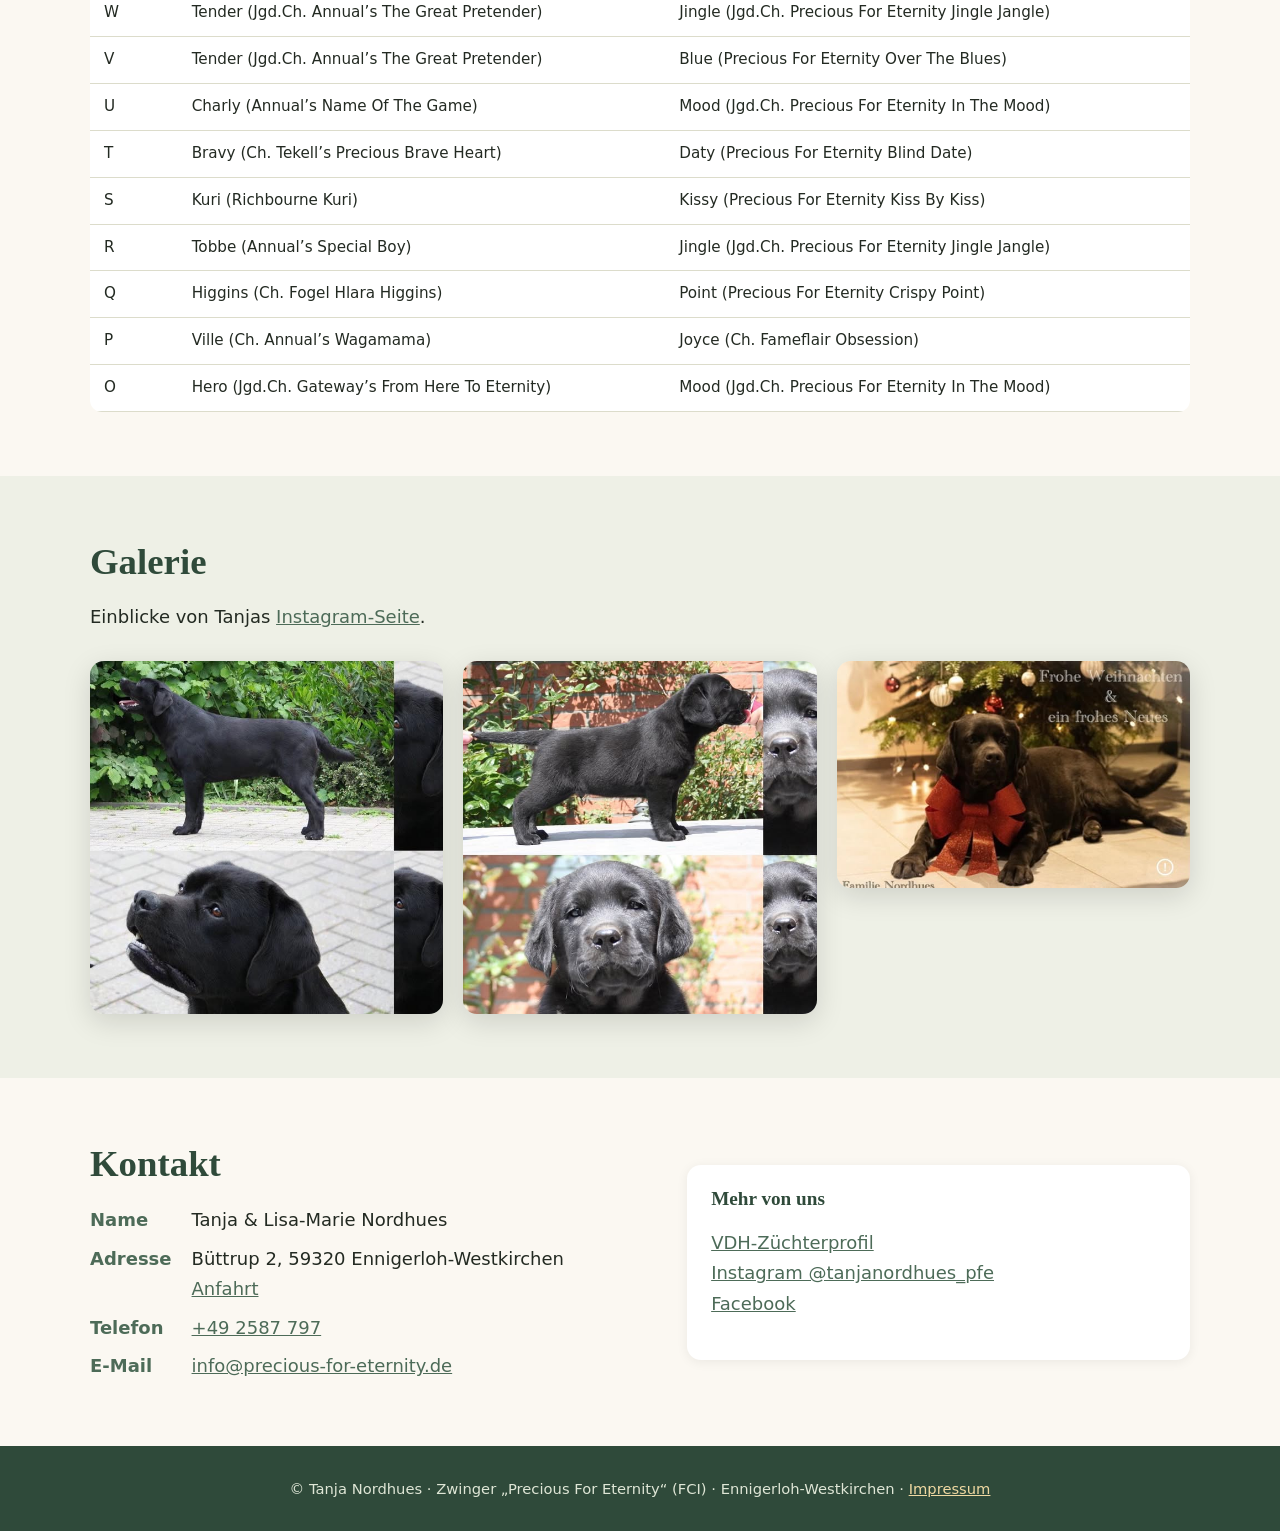
==== commit 3dfbf7f2: "Status-Hinweis entfernt; Hunde und Würfe in data.js ausgelagert; Anleitung Co-Authored-By: Claude So" ====
--- a/index.html
+++ b/index.html
@@ -31,30 +31,14 @@
 
 <section id="welpen"><div class="in two"><div>
 <h2>Welpen &amp; Wurfplanung</h2>
-<div class="status"><b>Aktueller Stand:</b> Aktuell ist kein neuer Wurf geplant.</div>
 <p>Für unsere Würfe gibt es in der Regel Voranmeldungen. Wenn Sie Interesse an einem Welpen aus unserer Zucht haben oder Fragen haben, rufen Sie gern an oder schreiben Sie eine Nachricht.</p>
 <a class="btn" href="#kontakt">Kontakt</a><a class="btn alt" href="https://welpen.vdh.de/hunderassen/rasselexikon/zuechter/tanja-nordhues" target="_blank" rel="noopener">Profil bei VDH-Welpen</a></div>
 <img class="photo" src="img/welpen.jpg" alt="Gelbe und schwarze Labrador-Welpen"></div></section>
 
 <section id="hunde"><div class="in"><h2>Hunde &amp; Würfe</h2>
-<div class="cards">
-<div class="card"><h3>Donna</h3><p>Vet.Ch. Donna Of Paradise Children<br>17.02.1997 – 04.04.2010<br>Tanjas erste Labradorhündin, mit ihr begann die Zucht. Mutter des A-, B-, E- und H-Wurfs.</p></div>
-<div class="card"><h3>Tempo</h3><p>Precious For Eternity New Temptation<br>07.01.2007 – 26.01.2011<br>Eltern: Ch. Cambremer Wellington × Ch. Strongline’s Explorer</p></div>
-<div class="card"><h3>Vally</h3><p>Precious For Eternity X-Travagant<br>geboren 05.03.2010<br>Eltern: Jgd.Ch. Annual’s The Great Pretender × Precious For Eternity Kiss By Kiss</p></div></div>
+<div class="cards" id="hunde-karten"></div>
 <h3 style="margin-top:2em">Frühere Würfe</h3>
-<div class="wrap"><table><tr><th>Wurf</th><th>Rüde</th><th>Hündin</th></tr>
-<tr><td>Z</td><td>Tender (Jgd.Ch. Annual’s The Great Pretender)</td><td>Queeny (Jgd.Ch. Precious For Eternity Party Queen)</td></tr>
-<tr><td>Y</td><td>Quincy (Jgd.Ch. Precious For Eternity Quincy)</td><td>Lory (Ch. Strongline’s Explorer)</td></tr>
-<tr><td>X</td><td>Tender (Jgd.Ch. Annual’s The Great Pretender)</td><td>Kiss (Precious For Eternity Kiss By Kiss)</td></tr>
-<tr><td>W</td><td>Tender (Jgd.Ch. Annual’s The Great Pretender)</td><td>Jingle (Jgd.Ch. Precious For Eternity Jingle Jangle)</td></tr>
-<tr><td>V</td><td>Tender (Jgd.Ch. Annual’s The Great Pretender)</td><td>Blue (Precious For Eternity Over The Blues)</td></tr>
-<tr><td>U</td><td>Charly (Annual’s Name Of The Game)</td><td>Mood (Jgd.Ch. Precious For Eternity In The Mood)</td></tr>
-<tr><td>T</td><td>Bravy (Ch. Tekell’s Precious Brave Heart)</td><td>Daty (Precious For Eternity Blind Date)</td></tr>
-<tr><td>S</td><td>Kuri (Richbourne Kuri)</td><td>Kissy (Precious For Eternity Kiss By Kiss)</td></tr>
-<tr><td>R</td><td>Tobbe (Annual’s Special Boy)</td><td>Jingle (Jgd.Ch. Precious For Eternity Jingle Jangle)</td></tr>
-<tr><td>Q</td><td>Higgins (Ch. Fogel Hlara Higgins)</td><td>Point (Precious For Eternity Crispy Point)</td></tr>
-<tr><td>P</td><td>Ville (Ch. Annual’s Wagamama)</td><td>Joyce (Ch. Fameflair Obsession)</td></tr>
-<tr><td>O</td><td>Hero (Jgd.Ch. Gateway’s From Here To Eternity)</td><td>Mood (Jgd.Ch. Precious For Eternity In The Mood)</td></tr></table></div></div></section>
+<div class="wrap"><table><thead><tr><th>Wurf</th><th>Rüde</th><th>Hündin</th></tr></thead><tbody id="wuerfe-tabelle"></tbody></table></div></div></section>
 
 <section id="galerie"><div class="in"><h2>Galerie</h2>
 <p>Einblicke von Tanjas <a href="https://www.instagram.com/tanjanordhues_pfe/" target="_blank" rel="noopener">Instagram-Seite</a>.</p>
@@ -75,4 +59,10 @@
 <a href="https://www.facebook.com/p/Tanja-Nordhues-100092405541659/" target="_blank" rel="noopener">Facebook</a></p></div></div></section>
 
 <footer>© Tanja Nordhues · Zwinger „Precious For Eternity“ (FCI) · Ennigerloh-Westkirchen · <a href="impressum.html">Impressum</a></footer>
+<script src="data.js"></script>
+<script>
+const e=t=>t.replace(/&/g,"&amp;").replace(/</g,"&lt;");
+document.getElementById("hunde-karten").innerHTML=SITE.hunde.map(h=>`<div class="card"><h3>${e(h.name)}</h3><p>${e(h.titel)}<br>${e(h.daten)}<br>${e(h.text)}</p></div>`).join("");
+document.getElementById("wuerfe-tabelle").innerHTML=SITE.wuerfe.map(w=>`<tr><td>${e(w[0])}</td><td>${e(w[1])}</td><td>${e(w[2])}</td></tr>`).join("");
+</script>
 </body></html>
